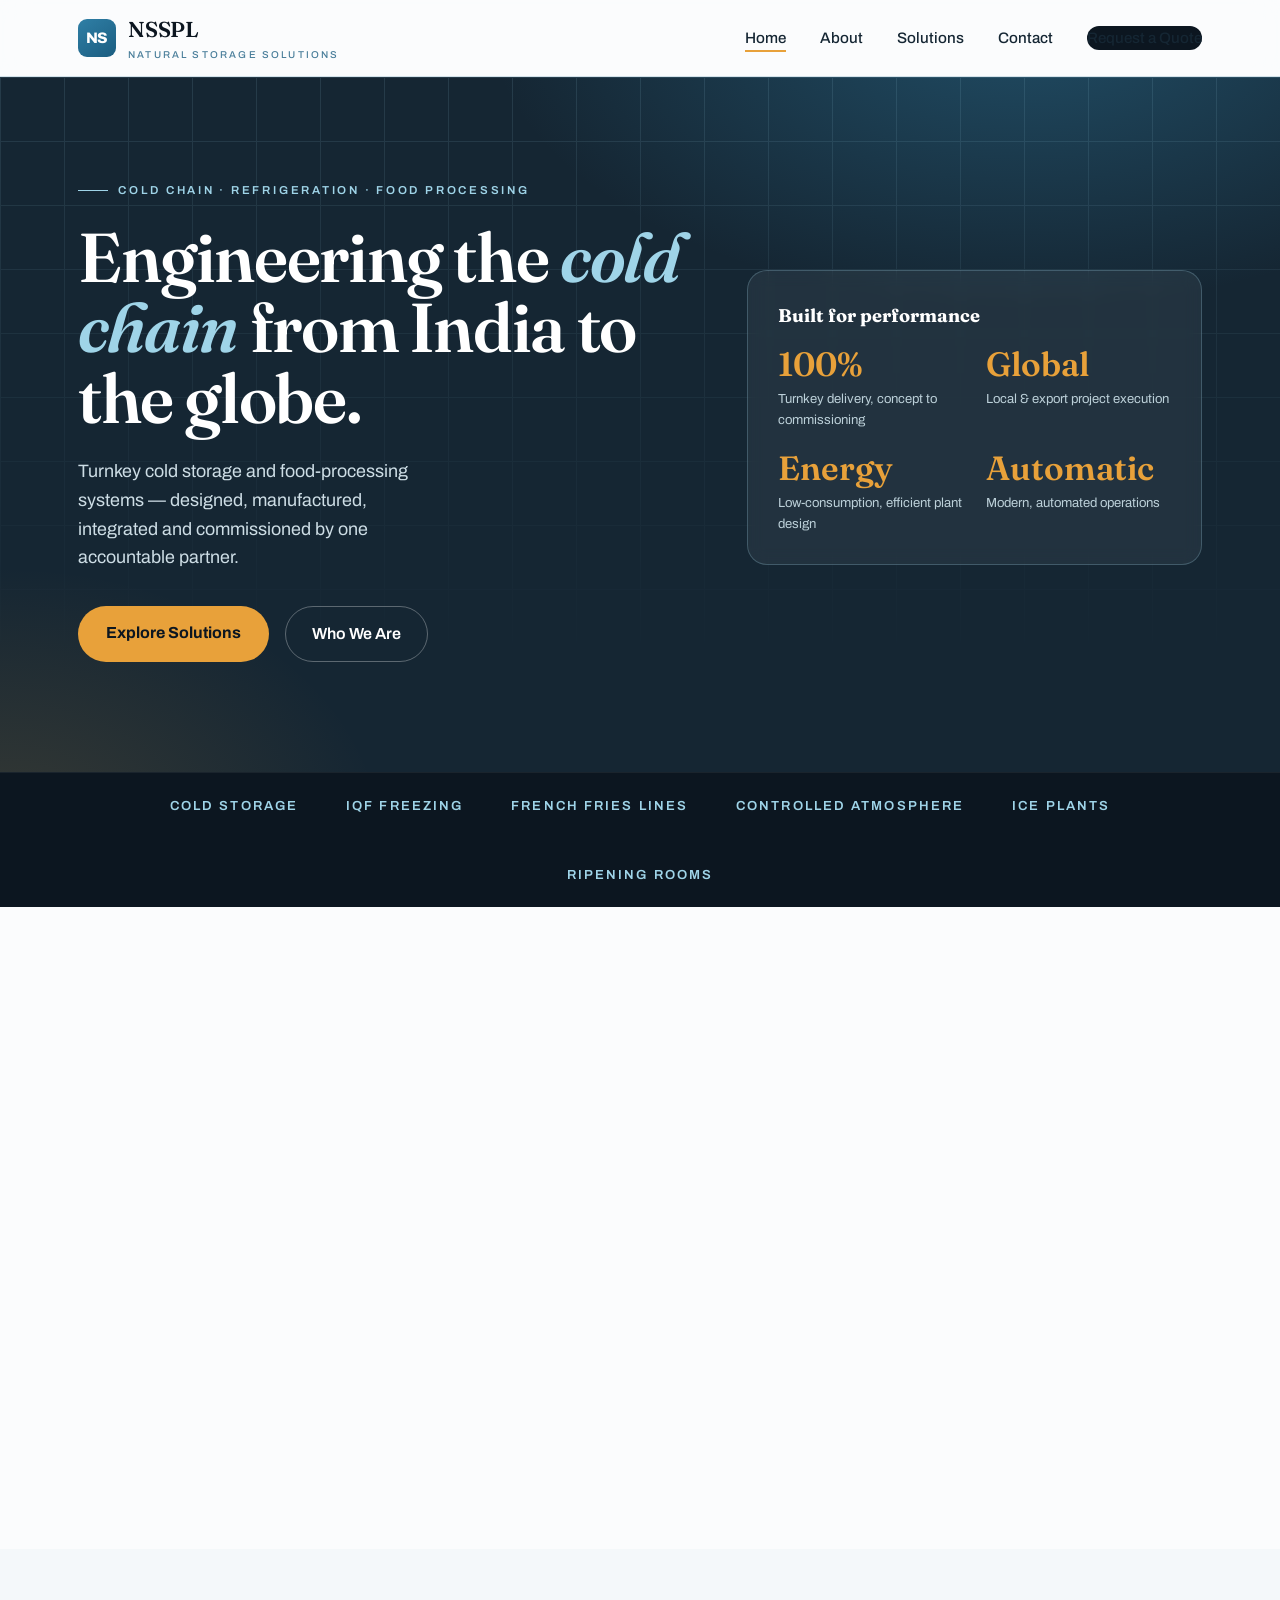
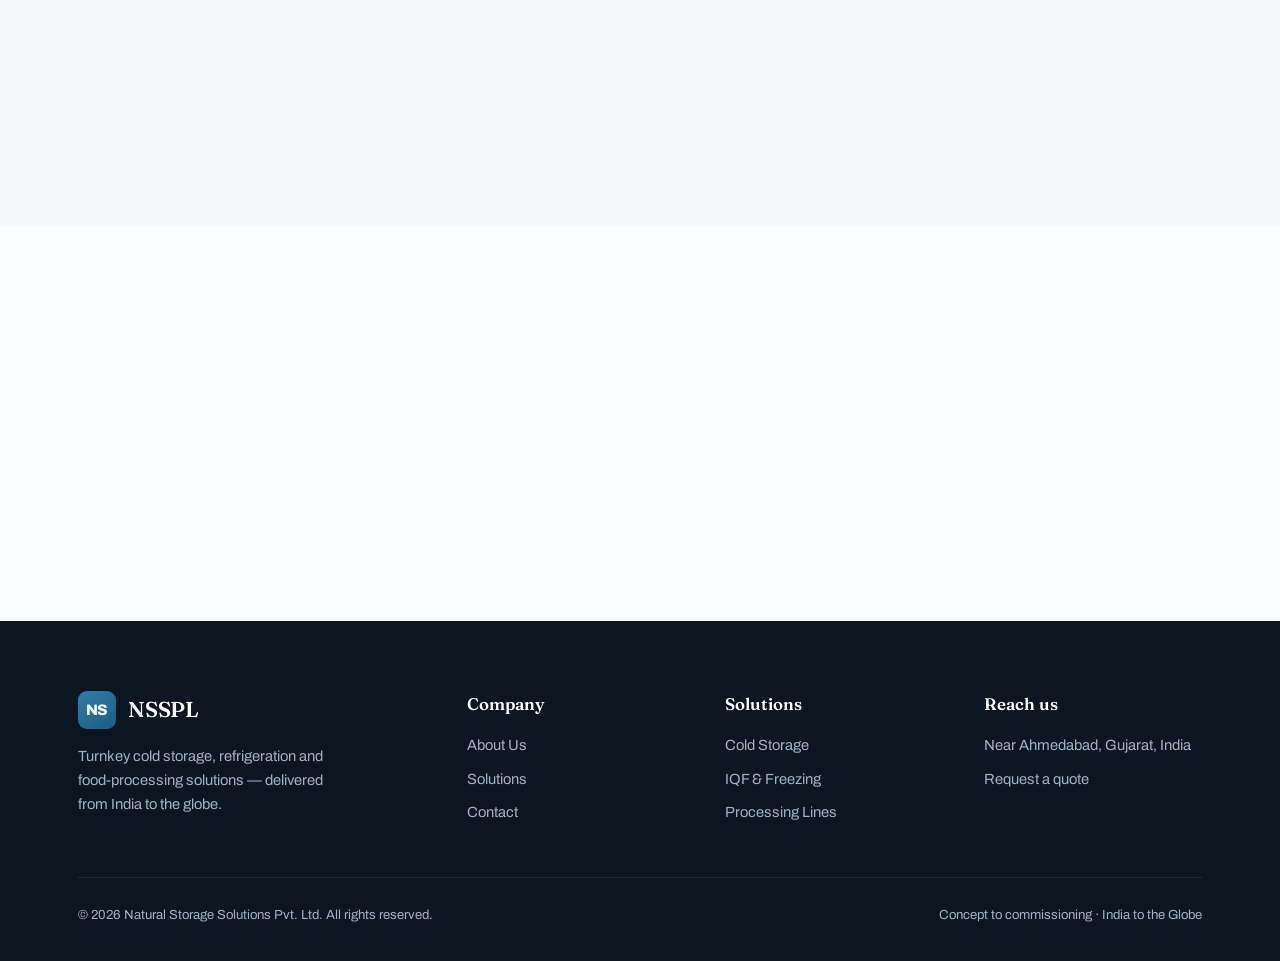
==== index.html @ ef46a0eb "initial commit" ====
<!DOCTYPE html>
<html lang="en">
<head>
<meta charset="UTF-8">
<meta name="viewport" content="width=device-width, initial-scale=1.0">
<title>NSSPL — Turnkey Cold Storage & Food Processing Solutions</title>
<meta name="description" content="Natural Storage Solutions Pvt. Ltd. — turnkey cold storage, refrigeration and food processing solutions delivered from India to the globe.">
<link rel="stylesheet" href="./style.css">
</head>
<body>

<header class="site-head">
  <div class="wrap nav">
    <a class="brand" href="index.html">
      <span class="mark">NS</span>
      <span>NSSPL<small>Natural Storage Solutions</small></span>
    </a>
    <ul class="menu">
      <li><a href="index.html" class="active">Home</a></li>
      <li><a href="about.html">About</a></li>
      <li><a href="solutions.html">Solutions</a></li>
      <li><a href="contact.html">Contact</a></li>
      <li class="cta-li"><a class="cta" href="contact.html">Request a Quote</a></li>
    </ul>
    <button class="burger" aria-label="Menu"><span></span><span></span><span></span></button>
  </div>
</header>

<!-- HERO -->
<section class="hero">
  <div class="hero-grid"></div>
  <div class="wrap">
    <div>
      <span class="eyebrow">Cold Chain · Refrigeration · Food Processing</span>
      <h1>Engineering the <em>cold chain</em> from India to the globe.</h1>
      <p class="lead">Turnkey cold storage and food-processing systems — designed, manufactured, integrated and commissioned by one accountable partner.</p>
      <div class="hero-actions">
        <a class="btn-amber" href="solutions.html">Explore Solutions</a>
        <a class="btn-ghost" href="about.html">Who We Are</a>
      </div>
    </div>
    <aside class="hero-card">
      <h3>Built for performance</h3>
      <div class="hero-stats">
        <div><div class="n">100%</div><span>Turnkey delivery, concept to commissioning</span></div>
        <div><div class="n">Global</div><span>Local & export project execution</span></div>
        <div><div class="n">Energy</div><span>Low-consumption, efficient plant design</span></div>
        <div><div class="n">Automatic</div><span>Modern, automated operations</span></div>
      </div>
    </aside>
  </div>
</section>

<div class="strip">
  <div class="wrap">
    <span><b>Cold Storage</b></span>
    <span><b>IQF Freezing</b></span>
    <span><b>French Fries Lines</b></span>
    <span><b>Controlled Atmosphere</b></span>
    <span><b>Ice Plants</b></span>
    <span><b>Ripening Rooms</b></span>
  </div>
</div>

<!-- INTRO -->
<section class="block">
  <div class="wrap split">
    <div class="reveal">
      <div class="sec-head" style="margin-bottom:24px">
        <span class="eyebrow">Who we are</span>
        <h2>A single partner for the entire project lifecycle.</h2>
      </div>
      <p style="color:var(--slate-2);font-size:1.06rem">Natural Storage Solutions Pvt. Ltd. (NSSPL) is a turnkey solution provider for all types of cold storage and food-processing units — fruits and vegetables, dairy, seafood, meat and more. We stay with our customers from the first idea to a fully running plant.</p>
      <ul class="list-check">
        <li>Conceptualization and feasibility for every project</li>
        <li>Engineering design and integration of proven technologies</li>
        <li>In-house manufacturing at a facility near Ahmedabad, Gujarat</li>
        <li>Execution, commissioning and ongoing operational support</li>
      </ul>
    </div>
    <div class="visual reveal">
      <span class="ring a"></span><span class="ring b"></span>
      <div class="badge"><div class="n">One</div><div>accountable partner, end to end</div></div>
    </div>
  </div>
</section>

<!-- SOLUTIONS PREVIEW -->
<section class="block mist-bg">
  <div class="wrap">
    <div class="sec-head reveal">
      <span class="eyebrow">What we deliver</span>
      <h2>Solutions across the full cold chain.</h2>
      <p>From multi-purpose cold rooms to specialised processing lines, our portfolio is built to keep produce fresh, efficient and ready for market.</p>
    </div>
    <div class="grid-3">
      <article class="card reveal">
        <div class="ic">❄️</div>
        <h3>Cold Storage Plants</h3>
        <p>Multi-purpose and controlled-atmosphere cold storage, including rooms specially designed for fruits and root vegetables.</p>
      </article>
      <article class="card reveal">
        <div class="ic">🧊</div>
        <h3>Freezing & IQF</h3>
        <p>Frozen plants with IQF (Individual Quick Freezing) and allied processing machinery for high-throughput operations.</p>
      </article>
      <article class="card reveal">
        <div class="ic">🍟</div>
        <h3>French Fries Lines</h3>
        <p>Complete French-fries and processing lines for fruits, vegetables, dairy, seafood and meat units.</p>
      </article>
      <article class="card reveal">
        <div class="ic">🌡️</div>
        <h3>Ripening & Pre-cooling</h3>
        <p>Fruit-ripening rooms and pre-cooling rooms engineered for precise temperature and humidity control.</p>
      </article>
      <article class="card reveal">
        <div class="ic">🏭</div>
        <h3>Ice Plants & Conveying</h3>
        <p>Various types of ice plants and ice-conveying systems built for reliability and continuous output.</p>
      </article>
      <article class="card reveal">
        <div class="ic">🔧</div>
        <h3>Consultancy & Equipment</h3>
        <p>Project consultancy plus material-handling and refrigeration equipment, including vegetable dryers.</p>
      </article>
    </div>
  </div>
</section>

<!-- PROCESS -->
<section class="block">
  <div class="wrap">
    <div class="sec-head reveal">
      <span class="eyebrow">How we work</span>
      <h2>Five stages, one accountable team.</h2>
    </div>
    <div class="steps">
      <div class="step reveal"><h4>Conceptualize</h4><p>We define goals, capacity and feasibility for your project.</p></div>
      <div class="step reveal"><h4>Design</h4><p>Detailed engineering tailored to your produce and site.</p></div>
      <div class="step reveal"><h4>Integrate</h4><p>Proven technologies brought together into one system.</p></div>
      <div class="step reveal"><h4>Execute</h4><p>Manufacturing, installation and commissioning on site.</p></div>
      <div class="step reveal"><h4>Support</h4><p>Operational support to keep the plant running efficiently.</p></div>
    </div>
  </div>
</section>

<!-- STATS -->
<section class="block mist-bg">
  <div class="wrap stat-band reveal">
    <div><div class="n">Turnkey</div><span>End-to-end project delivery</span></div>
    <div><div class="n">Worldwide</div><span>Execution across local & export markets</span></div>
    <div><div class="n">Efficient</div><span>Low energy, automatic operation</span></div>
    <div><div class="n">Partners</div><span>Global technology associations</span></div>
  </div>
</section>

<!-- BANNER -->
<section class="block">
  <div class="wrap">
    <div class="banner reveal">
      <div class="inner">
        <h2>Have a cold-chain project in mind?</h2>
        <a class="btn-amber" href="contact.html">Talk to our engineers</a>
      </div>
    </div>
  </div>
</section>

<footer>
  <div class="wrap">
    <div class="foot-grid">
      <div>
        <a class="brand" href="index.html" style="color:#fff;margin-bottom:16px">
          <span class="mark">NS</span><span style="color:#fff">NSSPL</span>
        </a>
        <p style="font-size:.92rem;max-width:34ch">Turnkey cold storage, refrigeration and food-processing solutions — delivered from India to the globe.</p>
      </div>
      <div><h4>Company</h4><ul><li><a href="about.html">About Us</a></li><li><a href="solutions.html">Solutions</a></li><li><a href="contact.html">Contact</a></li></ul></div>
      <div><h4>Solutions</h4><ul><li><a href="solutions.html">Cold Storage</a></li><li><a href="solutions.html">IQF & Freezing</a></li><li><a href="solutions.html">Processing Lines</a></li></ul></div>
      <div><h4>Reach us</h4><ul><li>Near Ahmedabad, Gujarat, India</li><li><a href="contact.html">Request a quote</a></li></ul></div>
    </div>
    <div class="foot-bottom">
      <span>© 2026 Natural Storage Solutions Pvt. Ltd. All rights reserved.</span>
      <span>Concept to commissioning · India to the Globe</span>
    </div>
  </div>
</footer>

<script src="assets/app.js"></script>
</body>
</html>
---- style.css ----
/* ============================================================
   NSSPL — Natural Storage Solutions
   Aesthetic: industrial-refined / cold-chain. Deep slate + frost
   blue + a sharp amber accent. Editorial type, generous space.
   ============================================================ */

@import url('https://fonts.googleapis.com/css2?family=Fraunces:opsz,wght@9..144,400;9..144,500;9..144,600;9..144,700&family=Archivo:wght@400;500;600;700;800&display=swap');

:root{
  --ink:#0c1620;
  --slate:#152633;
  --slate-2:#1d3242;
  --frost:#e8f1f5;
  --frost-line:#d3e2ea;
  --mist:#f4f8fa;
  --blue:#2f7fa6;
  --blue-deep:#1b5d80;
  --ice:#9fd4e8;
  --amber:#e8a13a;
  --amber-deep:#c97f15;
  --paper:#fbfcfd;
  --shadow: 0 18px 50px -20px rgba(12,22,32,.35);
  --maxw:1180px;
  --display:'Fraunces', Georgia, serif;
  --body:'Archivo', system-ui, sans-serif;
}

*{box-sizing:border-box;margin:0;padding:0}
html{scroll-behavior:smooth}
body{
  font-family:var(--body);
  color:var(--ink);
  background:var(--paper);
  line-height:1.6;
  -webkit-font-smoothing:antialiased;
  overflow-x:hidden;
}
a{color:inherit;text-decoration:none}
img{max-width:100%;display:block}

.wrap{max-width:var(--maxw);margin:0 auto;padding:0 28px}

/* ---------- Header ---------- */
.site-head{
  position:sticky;top:0;z-index:50;
  background:rgba(251,252,253,.82);
  backdrop-filter:blur(14px);
  border-bottom:1px solid var(--frost-line);
}
.nav{display:flex;align-items:center;justify-content:space-between;height:76px}
.brand{display:flex;align-items:center;gap:12px;font-family:var(--display);font-weight:600;font-size:1.35rem;letter-spacing:-.01em}
.brand .mark{
  width:38px;height:38px;border-radius:9px;
  background:linear-gradient(145deg,var(--blue),var(--blue-deep));
  display:grid;place-items:center;color:#fff;font-weight:800;font-family:var(--body);
  font-size:.95rem;box-shadow:var(--shadow);
}
.brand small{display:block;font-family:var(--body);font-weight:500;font-size:.62rem;letter-spacing:.22em;text-transform:uppercase;color:var(--blue-deep);opacity:.8}
.menu{display:flex;align-items:center;gap:34px;list-style:none}
.menu a{font-weight:500;font-size:.95rem;color:var(--slate);position:relative;padding:4px 0}
.menu a::after{content:"";position:absolute;left:0;bottom:-2px;height:2px;width:0;background:var(--amber);transition:width .28s ease}
.menu a:hover::after,.menu a.active::after{width:100%}
.cta{
  background:var(--ink);color:#fff;padding:11px 22px;border-radius:999px;
  font-weight:600;font-size:.9rem;transition:transform .2s ease, background .2s ease;
}
.cta:hover{background:var(--blue-deep);transform:translateY(-1px)}
.burger{display:none;flex-direction:column;gap:5px;background:none;border:0;cursor:pointer;padding:8px}
.burger span{width:24px;height:2px;background:var(--ink);transition:.3s}

/* ---------- Hero ---------- */
.hero{position:relative;background:var(--slate);color:var(--frost);overflow:hidden}
.hero::before{
  content:"";position:absolute;inset:0;
  background:
    radial-gradient(900px 500px at 80% -10%, rgba(47,127,166,.45), transparent 60%),
    radial-gradient(700px 500px at 0% 110%, rgba(232,161,58,.16), transparent 55%);
}
.hero-grid{
  position:absolute;inset:0;opacity:.12;
  background-image:linear-gradient(var(--ice) 1px,transparent 1px),linear-gradient(90deg,var(--ice) 1px,transparent 1px);
  background-size:64px 64px;
  mask-image:linear-gradient(to bottom,black,transparent 85%);
}
.hero .wrap{position:relative;padding:96px 28px 110px;display:grid;grid-template-columns:1.15fr .85fr;gap:54px;align-items:center}
.eyebrow{display:inline-flex;align-items:center;gap:10px;font-size:.72rem;letter-spacing:.24em;text-transform:uppercase;color:var(--ice);font-weight:600;margin-bottom:22px}
.eyebrow::before{content:"";width:30px;height:1px;background:var(--ice)}
.hero h1{font-family:var(--display);font-weight:600;font-size:clamp(2.6rem,5.4vw,4.4rem);line-height:1.02;letter-spacing:-.02em;color:#fff}
.hero h1 em{font-style:italic;color:var(--ice)}
.hero p.lead{margin-top:24px;font-size:1.12rem;max-width:34ch;color:#cdddE5}
.hero-actions{margin-top:34px;display:flex;gap:16px;flex-wrap:wrap}
.btn-amber{background:var(--amber);color:var(--ink);padding:14px 28px;border-radius:999px;font-weight:700;transition:.2s}
.btn-amber:hover{background:var(--amber-deep);color:#fff;transform:translateY(-2px)}
.btn-ghost{border:1px solid rgba(255,255,255,.3);color:#fff;padding:14px 26px;border-radius:999px;font-weight:600;transition:.2s}
.btn-ghost:hover{background:rgba(255,255,255,.08);border-color:#fff}

.hero-card{
  background:rgba(255,255,255,.06);border:1px solid rgba(159,212,232,.25);
  border-radius:20px;padding:30px;backdrop-filter:blur(8px);
}
.hero-card h3{font-family:var(--display);font-size:1.15rem;color:#fff;margin-bottom:18px}
.hero-stats{display:grid;grid-template-columns:1fr 1fr;gap:22px}
.hero-stats .n{font-family:var(--display);font-size:2.1rem;color:var(--amber);font-weight:600;line-height:1}
.hero-stats span{font-size:.82rem;color:#bcd0d9;display:block;margin-top:6px}

/* ---------- Marquee ---------- */
.strip{background:var(--ink);color:#9fb4c0;border-top:1px solid rgba(255,255,255,.06)}
.strip .wrap{display:flex;gap:48px;flex-wrap:wrap;justify-content:center;padding:22px 28px;font-size:.82rem;letter-spacing:.16em;text-transform:uppercase}
.strip b{color:var(--ice);font-weight:600}

/* ---------- Sections ---------- */
section.block{padding:92px 0}
.sec-head{max-width:62ch;margin-bottom:54px}
.sec-head .eyebrow{color:var(--blue-deep)}
.sec-head .eyebrow::before{background:var(--blue-deep)}
.sec-head h2{font-family:var(--display);font-weight:600;font-size:clamp(2rem,3.6vw,2.9rem);letter-spacing:-.02em;line-height:1.05}
.sec-head p{margin-top:16px;font-size:1.08rem;color:var(--slate-2)}

/* cards grid */
.grid-3{display:grid;grid-template-columns:repeat(3,1fr);gap:26px}
.card{
  background:#fff;border:1px solid var(--frost-line);border-radius:18px;padding:32px;
  transition:transform .25s ease, box-shadow .25s ease, border-color .25s;
}
.card:hover{transform:translateY(-6px);box-shadow:var(--shadow);border-color:var(--ice)}
.card .ic{width:50px;height:50px;border-radius:12px;background:var(--mist);display:grid;place-items:center;margin-bottom:20px;color:var(--blue-deep)}
.card h3{font-family:var(--display);font-size:1.3rem;font-weight:600;margin-bottom:10px}
.card p{color:var(--slate-2);font-size:.98rem}

/* feature split */
.split{display:grid;grid-template-columns:1fr 1fr;gap:60px;align-items:center}
.split .visual{
  border-radius:22px;min-height:420px;position:relative;overflow:hidden;
  background:linear-gradient(155deg,var(--blue-deep),var(--ink));box-shadow:var(--shadow);
}
.split .visual .ring{position:absolute;border:1px solid rgba(159,212,232,.3);border-radius:50%}
.split .visual .ring.a{width:300px;height:300px;top:-60px;right:-60px}
.split .visual .ring.b{width:480px;height:480px;bottom:-160px;left:-120px;border-color:rgba(232,161,58,.25)}
.split .visual .badge{position:absolute;bottom:28px;left:28px;color:#fff}
.split .visual .badge .n{font-family:var(--display);font-size:3rem;color:var(--amber);font-weight:600}
.list-check{list-style:none;margin-top:22px}
.list-check li{padding-left:32px;position:relative;margin-bottom:14px;color:var(--slate-2)}
.list-check li::before{content:"";position:absolute;left:0;top:8px;width:16px;height:16px;border-radius:5px;background:var(--blue);box-shadow:inset 0 0 0 3px #fff,0 0 0 1px var(--blue)}

.mist-bg{background:var(--mist)}

/* steps */
.steps{display:grid;grid-template-columns:repeat(5,1fr);gap:18px;counter-reset:step}
.step{background:#fff;border:1px solid var(--frost-line);border-radius:16px;padding:26px 22px;position:relative}
.step::before{counter-increment:step;content:"0" counter(step);font-family:var(--display);font-size:1.6rem;color:var(--ice);font-weight:600;display:block;margin-bottom:10px}
.step h4{font-size:1.02rem;margin-bottom:6px}
.step p{font-size:.86rem;color:var(--slate-2)}

/* CTA banner */
.banner{background:var(--slate);color:#fff;border-radius:24px;padding:64px;position:relative;overflow:hidden}
.banner::before{content:"";position:absolute;inset:0;background:radial-gradient(600px 300px at 90% 0%,rgba(232,161,58,.25),transparent 60%)}
.banner .inner{position:relative;display:flex;justify-content:space-between;align-items:center;gap:40px;flex-wrap:wrap}
.banner h2{font-family:var(--display);font-size:clamp(1.8rem,3vw,2.6rem);font-weight:600;max-width:18ch;line-height:1.08}

/* ---------- Footer ---------- */
footer{background:var(--ink);color:#9fb4c0;padding:70px 0 36px;margin-top:0}
.foot-grid{display:grid;grid-template-columns:1.6fr 1fr 1fr 1fr;gap:40px;padding-bottom:42px;border-bottom:1px solid rgba(255,255,255,.08)}
footer h4{color:#fff;font-family:var(--display);font-size:1.05rem;margin-bottom:16px;font-weight:600}
footer ul{list-style:none}
footer li{margin-bottom:10px;font-size:.92rem}
footer a:hover{color:var(--ice)}
.foot-bottom{display:flex;justify-content:space-between;padding-top:26px;font-size:.82rem;flex-wrap:wrap;gap:12px}

/* ---------- Page hero (interior) ---------- */
.page-hero{background:var(--slate);color:#fff;position:relative;overflow:hidden}
.page-hero::before{content:"";position:absolute;inset:0;background:radial-gradient(700px 400px at 85% 0%,rgba(47,127,166,.5),transparent 60%)}
.page-hero .wrap{position:relative;padding:72px 28px}
.page-hero .crumb{font-size:.78rem;letter-spacing:.18em;text-transform:uppercase;color:var(--ice);margin-bottom:14px}
.page-hero h1{font-family:var(--display);font-weight:600;font-size:clamp(2.2rem,4.4vw,3.4rem);letter-spacing:-.02em}
.page-hero p{margin-top:14px;max-width:60ch;color:#cdddE5}

/* prose */
.prose{max-width:72ch}
.prose p{margin-bottom:18px;color:var(--slate-2);font-size:1.05rem}
.prose h3{font-family:var(--display);font-size:1.5rem;margin:34px 0 12px;color:var(--ink)}

/* stat band */
.stat-band{display:grid;grid-template-columns:repeat(4,1fr);gap:26px;text-align:center}
.stat-band .n{font-family:var(--display);font-size:2.6rem;color:var(--blue-deep);font-weight:600}
.stat-band span{font-size:.9rem;color:var(--slate-2)}

/* contact */
.contact-grid{display:grid;grid-template-columns:1fr 1fr;gap:50px}
.field{margin-bottom:20px}
.field label{display:block;font-size:.85rem;font-weight:600;margin-bottom:7px;color:var(--slate)}
.field input,.field textarea,.field select{
  width:100%;padding:13px 15px;border:1px solid var(--frost-line);border-radius:11px;
  font-family:var(--body);font-size:.96rem;background:#fff;transition:.2s;
}
.field input:focus,.field textarea:focus,.field select:focus{outline:none;border-color:var(--blue);box-shadow:0 0 0 3px rgba(47,127,166,.15)}
.info-card{background:#fff;border:1px solid var(--frost-line);border-radius:16px;padding:24px;margin-bottom:18px}
.info-card .lab{font-size:.74rem;letter-spacing:.16em;text-transform:uppercase;color:var(--blue-deep);font-weight:600;margin-bottom:6px}
.info-card .val{font-size:1.05rem;color:var(--ink)}
.form-note{margin-top:8px;font-size:.85rem;color:var(--blue-deep)}

/* reveal */
.reveal{opacity:0;transform:translateY(24px);transition:opacity .7s ease,transform .7s ease}
.reveal.in{opacity:1;transform:none}

/* ---------- Responsive ---------- */
@media (max-width:920px){
  .menu{
    position:fixed;inset:76px 0 auto 0;background:var(--paper);flex-direction:column;
    gap:0;padding:10px 0;border-bottom:1px solid var(--frost-line);
    transform:translateY(-150%);transition:transform .35s ease;
  }
  .menu.open{transform:none}
  .menu li{width:100%;text-align:center}
  .menu li a{display:block;padding:14px 0}
  .menu li.cta-li{padding:12px 28px}
  .burger{display:flex}
  .hero .wrap,.split,.contact-grid{grid-template-columns:1fr}
  .grid-3,.steps,.stat-band,.foot-grid{grid-template-columns:1fr 1fr}
  .steps{grid-template-columns:1fr}
  .banner{padding:40px}
}
@media (max-width:560px){
  .grid-3,.stat-band,.foot-grid{grid-template-columns:1fr}
  .hero-stats{grid-template-columns:1fr 1fr}
}
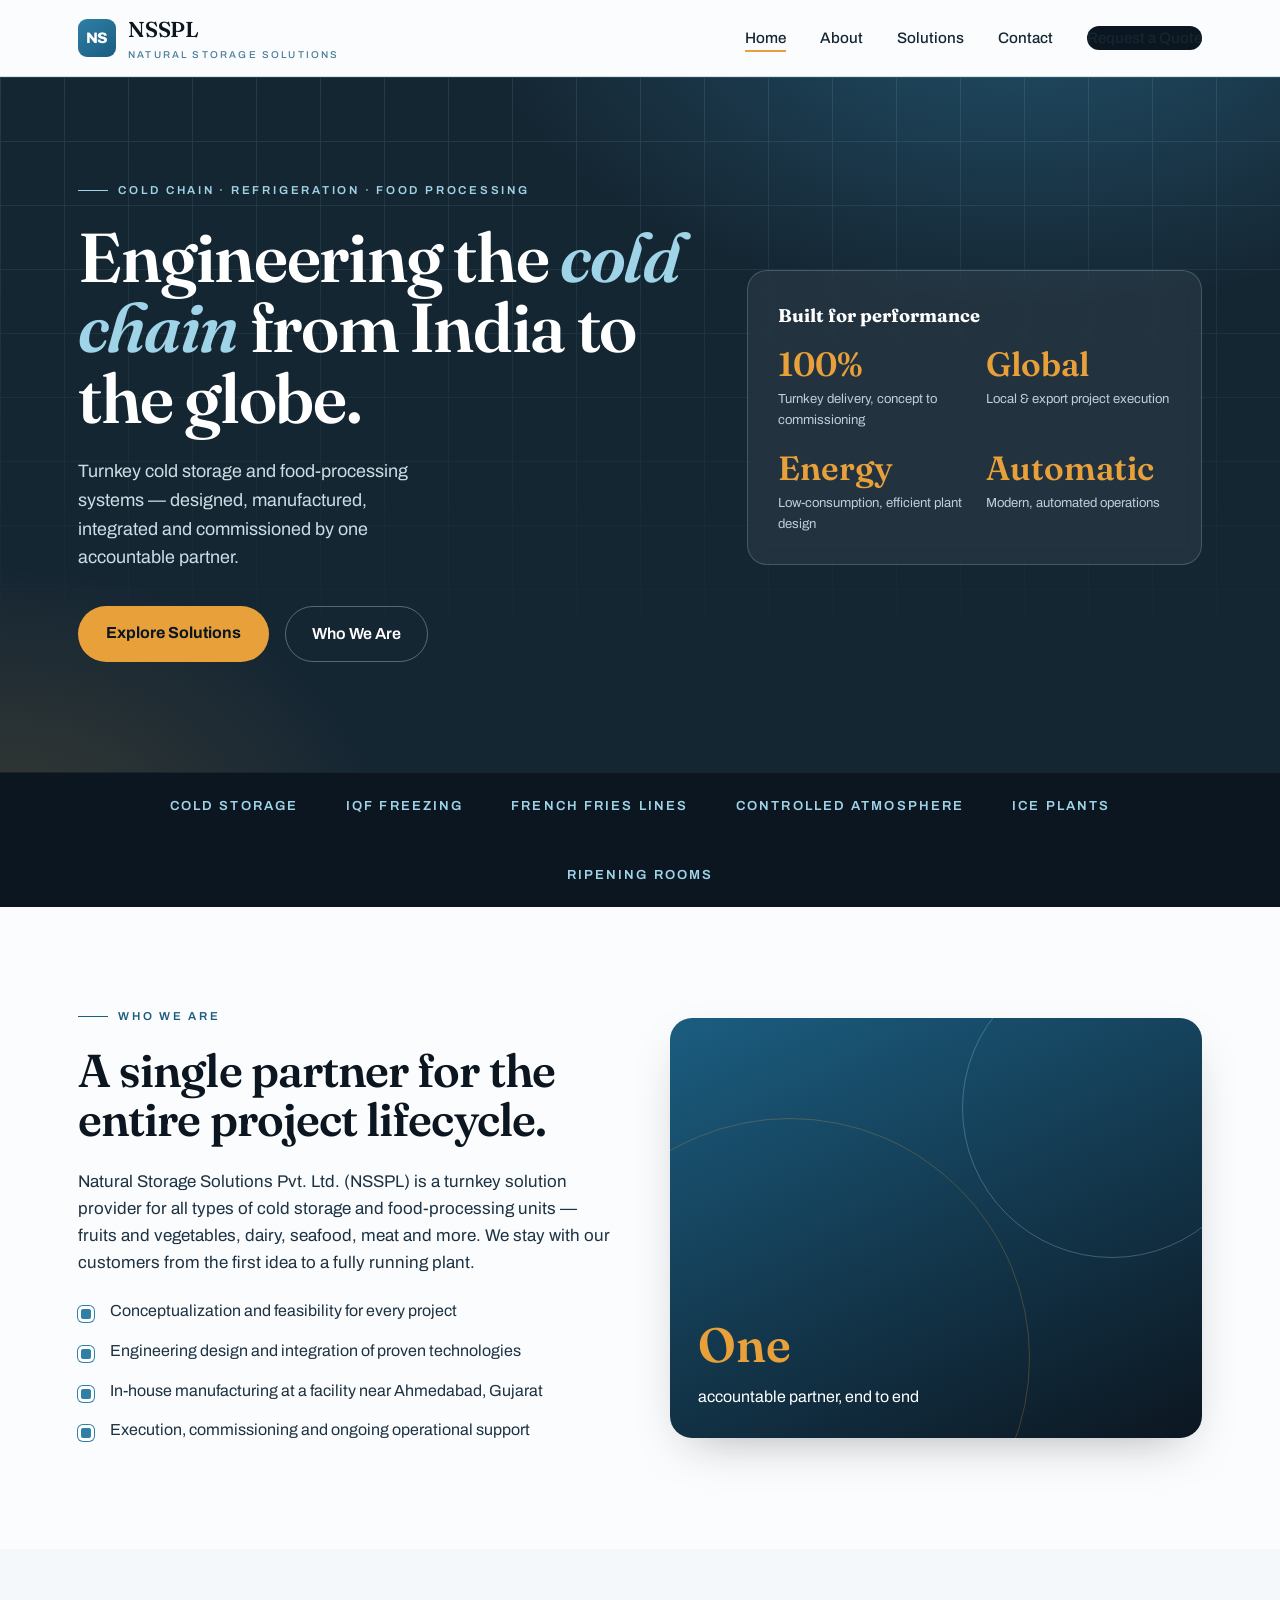
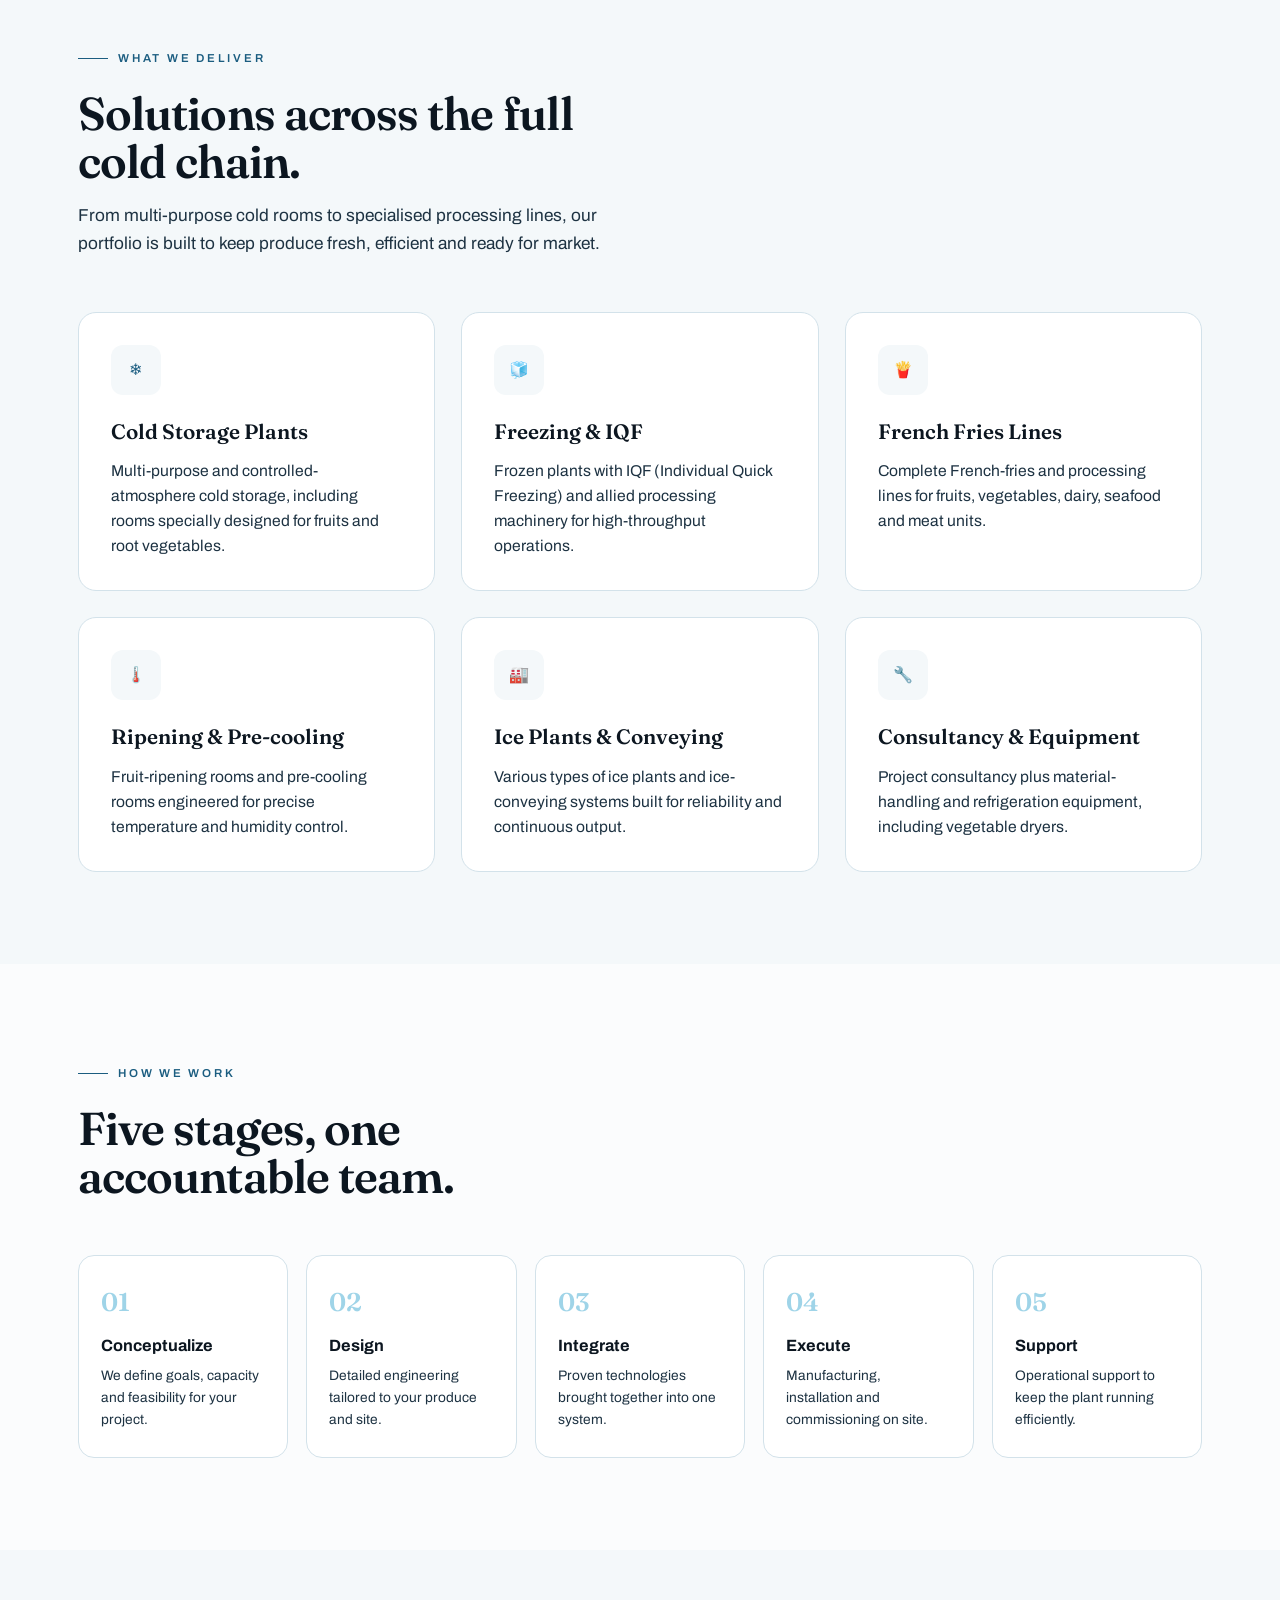
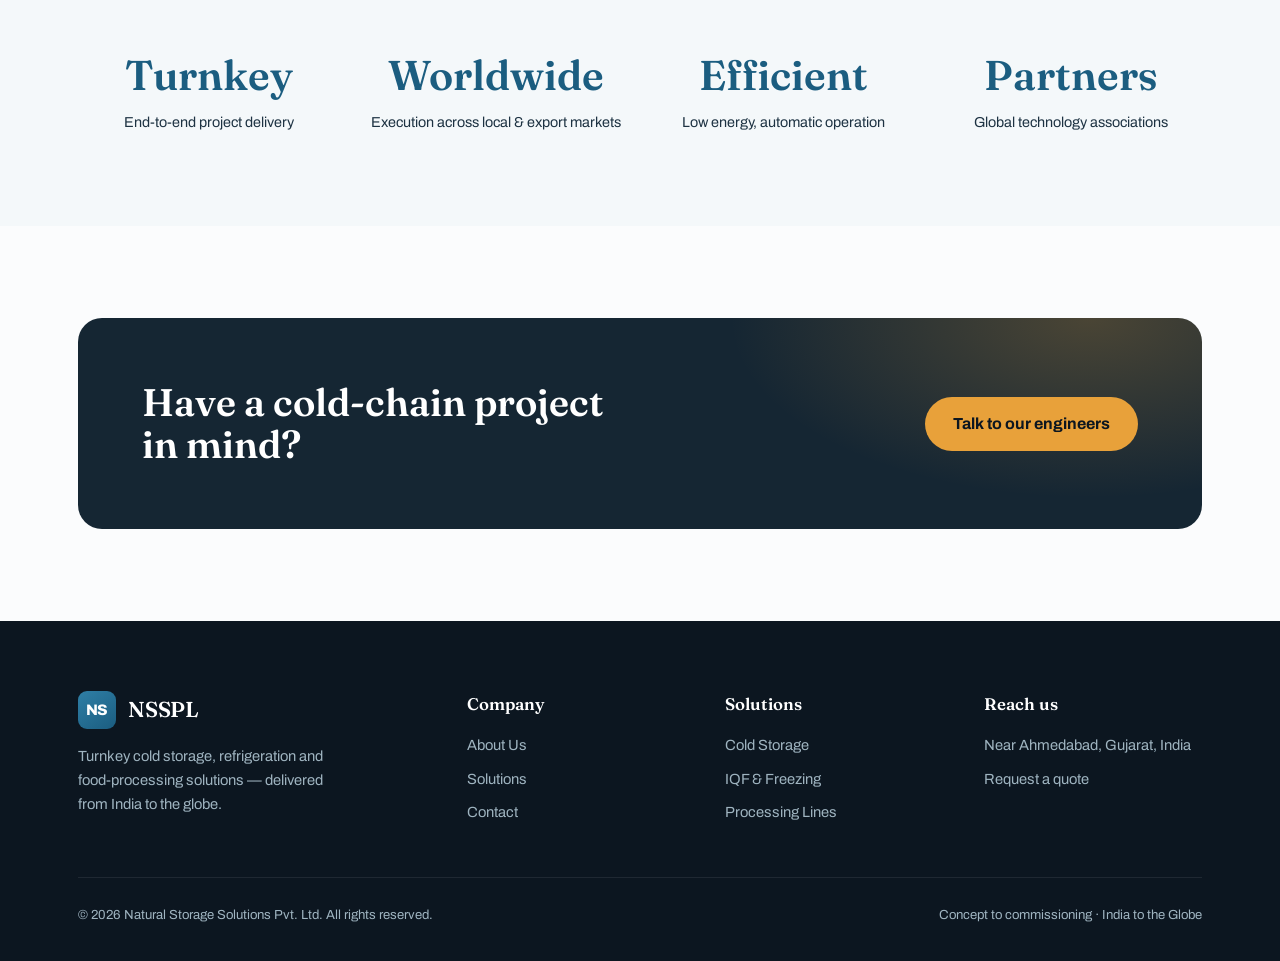
==== commit 5cb53fdf: "fixed styling and js issue" ====
--- a/index.html
+++ b/index.html
@@ -5,7 +5,7 @@
 <meta name="viewport" content="width=device-width, initial-scale=1.0">
 <title>NSSPL — Turnkey Cold Storage & Food Processing Solutions</title>
 <meta name="description" content="Natural Storage Solutions Pvt. Ltd. — turnkey cold storage, refrigeration and food processing solutions delivered from India to the globe.">
-<link rel="stylesheet" href="./style.css">
+<link rel="stylesheet" href="assets/style.css">
 </head>
 <body>
 
--- a/assets/style.css
+++ b/assets/style.css
@@ -0,0 +1,173 @@
+/* Modernized copy of style.css placed in assets/ for consistent asset paths */
+@import url('https://fonts.googleapis.com/css2?family=Fraunces:opsz,wght@9..144,400;9..144,500;9..144,600;9..144,700&family=Archivo:wght@400;500;600;700;800&display=swap');
+
+:root{
+  --ink:#0c1620;
+  --slate:#152633;
+  --slate-2:#1d3242;
+  --frost:#e8f1f5;
+  --frost-line:#d3e2ea;
+  --mist:#f4f8fa;
+  --blue:#2f7fa6;
+  --blue-deep:#1b5d80;
+  --ice:#9fd4e8;
+  --amber:#e8a13a;
+  --amber-deep:#c97f15;
+  --paper:#fbfcfd;
+  --shadow: 0 18px 50px -20px rgba(12,22,32,.35);
+  --maxw:1180px;
+  --display:'Fraunces', Georgia, serif;
+  --body:'Archivo', system-ui, sans-serif;
+}
+
+/* Accessibility: visible focus styles */
+:focus{outline: none}
+:focus-visible{outline:3px solid rgba(47,127,166,.18);outline-offset:3px}
+
+*{box-sizing:border-box;margin:0;padding:0}
+html{scroll-behavior:smooth}
+body{
+  font-family:var(--body);
+  color:var(--ink);
+  background:var(--paper);
+  line-height:1.6;
+  -webkit-font-smoothing:antialiased;
+  overflow-x:hidden;
+}
+a{color:inherit;text-decoration:none}
+img{max-width:100%;display:block}
+
+.wrap{max-width:var(--maxw);margin:0 auto;padding:0 28px}
+
+/* ---------- Header ---------- */
+.site-head{
+  position:sticky;top:0;z-index:50;
+  background:rgba(251,252,253,.92);
+  backdrop-filter:blur(8px);
+  border-bottom:1px solid var(--frost-line);
+}
+.nav{display:flex;align-items:center;justify-content:space-between;height:76px}
+.brand{display:flex;align-items:center;gap:12px;font-family:var(--display);font-weight:600;font-size:1.35rem;letter-spacing:-.01em}
+.brand .mark{
+  width:38px;height:38px;border-radius:9px;
+  background:linear-gradient(145deg,var(--blue),var(--blue-deep));
+  display:grid;place-items:center;color:#fff;font-weight:800;font-family:var(--body);
+  font-size:.95rem;box-shadow:var(--shadow);
+}
+.brand small{display:block;font-family:var(--body);font-weight:500;font-size:.62rem;letter-spacing:.22em;text-transform:uppercase;color:var(--blue-deep);opacity:.8}
+.menu{display:flex;align-items:center;gap:34px;list-style:none}
+.menu a{font-weight:500;font-size:.95rem;color:var(--slate);position:relative;padding:4px 0}
+.menu a::after{content:"";position:absolute;left:0;bottom:-2px;height:2px;width:0;background:var(--amber);transition:width .28s ease}
+.menu a:hover::after,.menu a.active::after{width:100%}
+.cta{
+  background:var(--ink);color:#fff;padding:11px 22px;border-radius:999px;
+  font-weight:600;font-size:.9rem;transition:transform .2s ease, background .2s ease;
+}
+.cta:hover{background:var(--blue-deep);transform:translateY(-1px)}
+.burger{display:none;flex-direction:column;gap:5px;background:none;border:0;cursor:pointer;padding:8px}
+.burger span{width:24px;height:2px;background:var(--ink);transition:.3s}
+
+/* ---------- Hero & sections preserved with minor tweaks ---------- */
+/* (Content copied from original style.css with small accessibility tweaks) */
+.hero{position:relative;background:var(--slate);color:var(--frost);overflow:hidden}
+.hero::before{content:"";position:absolute;inset:0;background:radial-gradient(900px 500px at 80% -10%, rgba(47,127,166,.45), transparent 60%),radial-gradient(700px 500px at 0% 110%, rgba(232,161,58,.16), transparent 55%)}
+.hero-grid{position:absolute;inset:0;opacity:.12;background-image:linear-gradient(var(--ice) 1px,transparent 1px),linear-gradient(90deg,var(--ice) 1px,transparent 1px);background-size:64px 64px;mask-image:linear-gradient(to bottom,black,transparent 85%)}
+.hero .wrap{position:relative;padding:96px 28px 110px;display:grid;grid-template-columns:1.15fr .85fr;gap:54px;align-items:center}
+.eyebrow{display:inline-flex;align-items:center;gap:10px;font-size:.72rem;letter-spacing:.24em;text-transform:uppercase;color:var(--ice);font-weight:600;margin-bottom:22px}
+.eyebrow::before{content:"";width:30px;height:1px;background:var(--ice)}
+.hero h1{font-family:var(--display);font-weight:600;font-size:clamp(2.6rem,5.4vw,4.4rem);line-height:1.02;letter-spacing:-.02em;color:#fff}
+.hero h1 em{font-style:italic;color:var(--ice)}
+.hero p.lead{margin-top:24px;font-size:1.12rem;max-width:34ch;color:#cdddE5}
+.hero-actions{margin-top:34px;display:flex;gap:16px;flex-wrap:wrap}
+.btn-amber{background:var(--amber);color:var(--ink);padding:14px 28px;border-radius:999px;font-weight:700;transition:.2s}
+.btn-amber:hover{background:var(--amber-deep);color:#fff;transform:translateY(-2px)}
+.btn-ghost{border:1px solid rgba(255,255,255,.3);color:#fff;padding:14px 26px;border-radius:999px;font-weight:600;transition:.2s}
+.btn-ghost:hover{background:rgba(255,255,255,.08);border-color:#fff}
+
+/* The rest of the CSS is unchanged in structure — copied from original for brevity */
+.hero-card{background:rgba(255,255,255,.06);border:1px solid rgba(159,212,232,.25);border-radius:20px;padding:30px;backdrop-filter:blur(8px)}
+.hero-card h3{font-family:var(--display);font-size:1.15rem;color:#fff;margin-bottom:18px}
+.hero-stats{display:grid;grid-template-columns:1fr 1fr;gap:22px}
+.hero-stats .n{font-family:var(--display);font-size:2.1rem;color:var(--amber);font-weight:600;line-height:1}
+.hero-stats span{font-size:.82rem;color:#bcd0d9;display:block;margin-top:6px}
+.strip{background:var(--ink);color:#9fb4c0;border-top:1px solid rgba(255,255,255,.06)}
+.strip .wrap{display:flex;gap:48px;flex-wrap:wrap;justify-content:center;padding:22px 28px;font-size:.82rem;letter-spacing:.16em;text-transform:uppercase}
+.strip b{color:var(--ice);font-weight:600}
+section.block{padding:92px 0}
+.sec-head{max-width:62ch;margin-bottom:54px}
+.sec-head .eyebrow{color:var(--blue-deep)}
+.sec-head .eyebrow::before{background:var(--blue-deep)}
+.sec-head h2{font-family:var(--display);font-weight:600;font-size:clamp(2rem,3.6vw,2.9rem);letter-spacing:-.02em;line-height:1.05}
+.sec-head p{margin-top:16px;font-size:1.08rem;color:var(--slate-2)}
+.grid-3{display:grid;grid-template-columns:repeat(3,1fr);gap:26px}
+.card{background:#fff;border:1px solid var(--frost-line);border-radius:18px;padding:32px;transition:transform .25s ease, box-shadow .25s ease, border-color .25s}
+.card:hover{transform:translateY(-6px);box-shadow:var(--shadow);border-color:var(--ice)}
+.card .ic{width:50px;height:50px;border-radius:12px;background:var(--mist);display:grid;place-items:center;margin-bottom:20px;color:var(--blue-deep)}
+.card h3{font-family:var(--display);font-size:1.3rem;font-weight:600;margin-bottom:10px}
+.card p{color:var(--slate-2);font-size:.98rem}
+.split{display:grid;grid-template-columns:1fr 1fr;gap:60px;align-items:center}
+.split .visual{border-radius:22px;min-height:420px;position:relative;overflow:hidden;background:linear-gradient(155deg,var(--blue-deep),var(--ink));box-shadow:var(--shadow)}
+.split .visual .ring{position:absolute;border:1px solid rgba(159,212,232,.3);border-radius:50%}
+.split .visual .ring.a{width:300px;height:300px;top:-60px;right:-60px}
+.split .visual .ring.b{width:480px;height:480px;bottom:-160px;left:-120px;border-color:rgba(232,161,58,.25)}
+.split .visual .badge{position:absolute;bottom:28px;left:28px;color:#fff}
+.split .visual .badge .n{font-family:var(--display);font-size:3rem;color:var(--amber);font-weight:600}
+.list-check{list-style:none;margin-top:22px}
+.list-check li{padding-left:32px;position:relative;margin-bottom:14px;color:var(--slate-2)}
+.list-check li::before{content:"";position:absolute;left:0;top:8px;width:16px;height:16px;border-radius:5px;background:var(--blue);box-shadow:inset 0 0 0 3px #fff,0 0 0 1px var(--blue)}
+.mist-bg{background:var(--mist)}
+.steps{display:grid;grid-template-columns:repeat(5,1fr);gap:18px;counter-reset:step}
+.step{background:#fff;border:1px solid var(--frost-line);border-radius:16px;padding:26px 22px;position:relative}
+.step::before{counter-increment:step;content:"0" counter(step);font-family:var(--display);font-size:1.6rem;color:var(--ice);font-weight:600;display:block;margin-bottom:10px}
+.step h4{font-size:1.02rem;margin-bottom:6px}
+.step p{font-size:.86rem;color:var(--slate-2)}
+.banner{background:var(--slate);color:#fff;border-radius:24px;padding:64px;position:relative;overflow:hidden}
+.banner::before{content:"";position:absolute;inset:0;background:radial-gradient(600px 300px at 90% 0%,rgba(232,161,58,.25),transparent 60%)}
+.banner .inner{position:relative;display:flex;justify-content:space-between;align-items:center;gap:40px;flex-wrap:wrap}
+.banner h2{font-family:var(--display);font-size:clamp(1.8rem,3vw,2.6rem);font-weight:600;max-width:18ch;line-height:1.08}
+footer{background:var(--ink);color:#9fb4c0;padding:70px 0 36px;margin-top:0}
+.foot-grid{display:grid;grid-template-columns:1.6fr 1fr 1fr 1fr;gap:40px;padding-bottom:42px;border-bottom:1px solid rgba(255,255,255,.08)}
+footer h4{color:#fff;font-family:var(--display);font-size:1.05rem;margin-bottom:16px;font-weight:600}
+footer ul{list-style:none}
+footer li{margin-bottom:10px;font-size:.92rem}
+footer a:hover{color:var(--ice)}
+.foot-bottom{display:flex;justify-content:space-between;padding-top:26px;font-size:.82rem;flex-wrap:wrap;gap:12px}
+.page-hero{background:var(--slate);color:#fff;position:relative;overflow:hidden}
+.page-hero::before{content:"";position:absolute;inset:0;background:radial-gradient(700px 400px at 85% 0%,rgba(47,127,166,.5),transparent 60%)}
+.page-hero .wrap{position:relative;padding:72px 28px}
+.page-hero .crumb{font-size:.78rem;letter-spacing:.18em;text-transform:uppercase;color:var(--ice);margin-bottom:14px}
+.page-hero h1{font-family:var(--display);font-weight:600;font-size:clamp(2.2rem,4.4vw,3.4rem);letter-spacing:-.02em}
+.page-hero p{margin-top:14px;max-width:60ch;color:#cdddE5}
+.prose{max-width:72ch}
+.prose p{margin-bottom:18px;color:var(--slate-2);font-size:1.05rem}
+.prose h3{font-family:var(--display);font-size:1.5rem;margin:34px 0 12px;color:var(--ink)}
+.stat-band{display:grid;grid-template-columns:repeat(4,1fr);gap:26px;text-align:center}
+.stat-band .n{font-family:var(--display);font-size:2.6rem;color:var(--blue-deep);font-weight:600}
+.stat-band span{font-size:.9rem;color:var(--slate-2)}
+.contact-grid{display:grid;grid-template-columns:1fr 1fr;gap:50px}
+.field{margin-bottom:20px}
+.field label{display:block;font-size:.85rem;font-weight:600;margin-bottom:7px;color:var(--slate)}
+.field input,.field textarea,.field select{width:100%;padding:13px 15px;border:1px solid var(--frost-line);border-radius:11px;font-family:var(--body);font-size:.96rem;background:#fff;transition:.2s}
+.field input:focus,.field textarea:focus,.field select:focus{outline:none;border-color:var(--blue);box-shadow:0 0 0 3px rgba(47,127,166,.15)}
+.info-card{background:#fff;border:1px solid var(--frost-line);border-radius:16px;padding:24px;margin-bottom:18px}
+.info-card .lab{font-size:.74rem;letter-spacing:.16em;text-transform:uppercase;color:var(--blue-deep);font-weight:600;margin-bottom:6px}
+.info-card .val{font-size:1.05rem;color:var(--ink)}
+.form-note{margin-top:8px;font-size:.85rem;color:var(--blue-deep)}
+.reveal{opacity:0;transform:translateY(24px);transition:opacity .7s ease,transform .7s ease}
+.reveal.in{opacity:1;transform:none}
+@media (max-width:920px){
+  .menu{position:fixed;inset:76px 0 auto 0;background:var(--paper);flex-direction:column;gap:0;padding:10px 0;border-bottom:1px solid var(--frost-line);transform:translateY(-150%);transition:transform .35s ease}
+  .menu.open{transform:none}
+  .menu li{width:100%;text-align:center}
+  .menu li a{display:block;padding:14px 0}
+  .menu li.cta-li{padding:12px 28px}
+  .burger{display:flex}
+  .hero .wrap,.split,.contact-grid{grid-template-columns:1fr}
+  .grid-3,.steps,.stat-band,.foot-grid{grid-template-columns:1fr 1fr}
+  .steps{grid-template-columns:1fr}
+  .banner{padding:40px}
+}
+@media (max-width:560px){
+  .grid-3,.stat-band,.foot-grid{grid-template-columns:1fr}
+  .hero-stats{grid-template-columns:1fr 1fr}
+}
